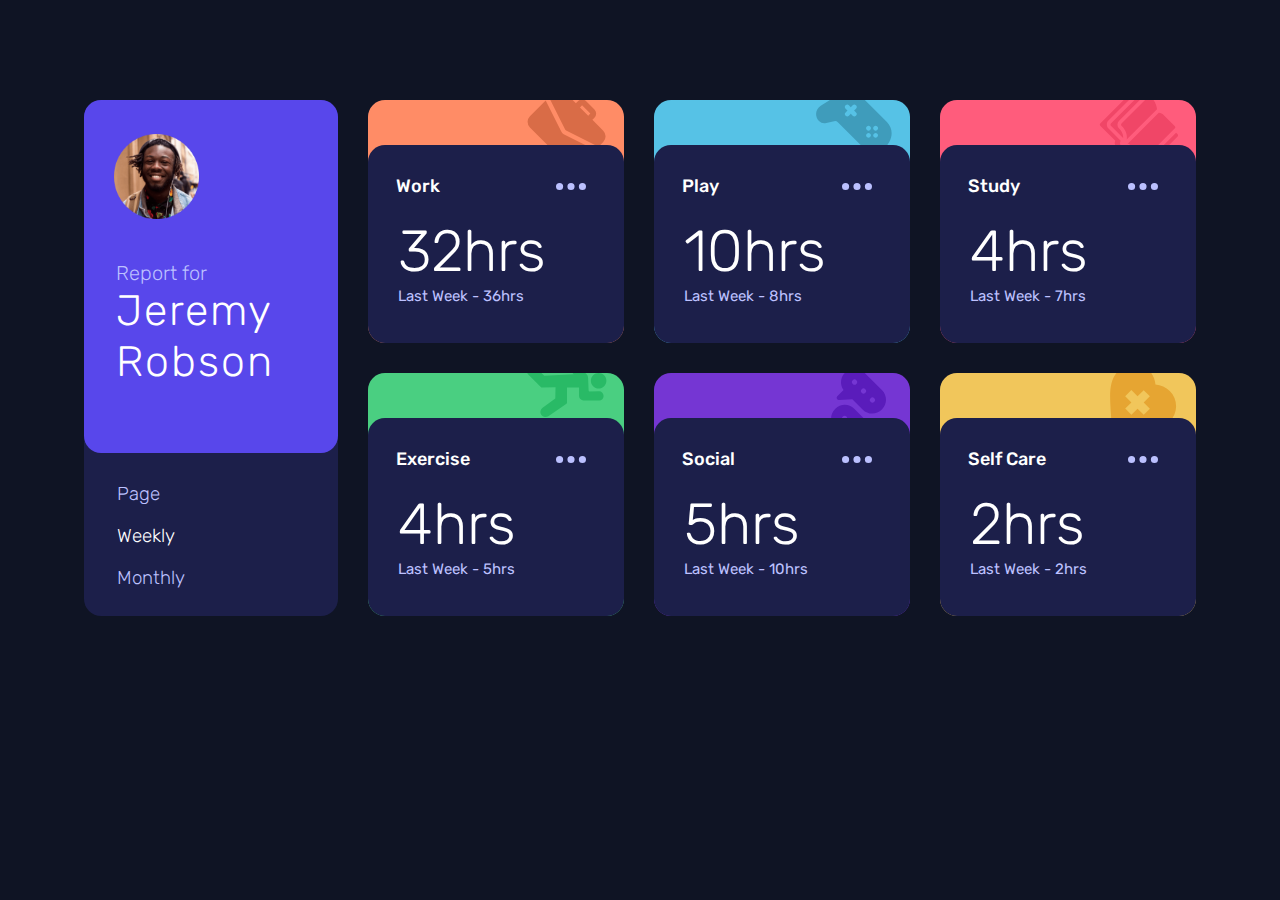
==== index.html @ a552bca4 "first commit" ====
<!DOCTYPE html>
<html lang="es">
<head>
  <meta charset="UTF-8">
  <meta name="viewport" content="width=device-width, initial-scale=1.0"> <!-- displays site properly based on user's device -->

  <link rel="icon" type="image/png" sizes="32x32" href="./images/favicon-32x32.png">
  <link rel="stylesheet" href="style.css">
  
  <title>Frontend Mentor | Time tracking dashboard</title>

</head>
<body>

  <div class="container">
    <div class="perfil">
      <div class="avatar">
        <img src="./images/image-jeremy.png" alt="">
        <h1>Report for</h1>
        <h2>Jeremy Robson</h2>
      </div>
      
      <div class="options">
        <h3 id="page" class="color-pale-blue"> Page</h3>
        <h3 id="weekly" class="color-white">Weekly</h3>
        <h3 id="monthly" class="color-pale-blue">Monthly</h3>
      </div>
    </div>

    <div class="work activity">
      <div class="activity-details details-work">
        <div class="detail-header">
          <h4 class="title">Work <span></span></h4>
        </div>
        <div class="dates">
          <div class="day1 hidden">
            <h5>5hrs <!-- daily --></h5>
            <span> Last Week - 7hrs </span> <!-- daily -->
          </div>
          <div class="week1">
            <h5>32hrs <!-- weekly --></h5>
            <span> Last Week - 36hrs</span> <!-- weekly -->
          </div>
          <div class="year1 hidden">
            <h5>103hrs <!-- monthly --></h5>
            <span>Last Week - 128hrs <!-- monthly --></span>
          </div>
        </div>
      </div>
    </div>
    <div class="play activity">
      <div class="activity-details">
        <div class="detail-header">
          <h4 class="title">Play <span></span></h4>
        </div>
        <div class="dates">
          <div class="day2 hidden">
            <h5>1hr <!-- daily --></h5>
            <span> Last Week - 2hrs <!-- daily --></span>
          </div>
          <div class="week2">
            <h5>10hrs <!-- weekly --></h5>
            <span> Last Week - 8hrs <!-- weekly --></span>
          </div>
          <div class="year2 hidden">
            <h5>23hrs <!-- monthly --></h5>
            <span> Last Week - 29hrs <!-- monthly --></span>
          </div>
        </div>
      </div>  
    </div>
    <div class="study activity">
      <div class="activity-details">
        <div class="detail-header">
          <h4 class="title">Study <span></span></h4>
        </div>
        <div class="dates">
          <div class="day3 hidden">
            <h5>0hrs <!-- daily --></h5>
            <span> Last Week - 1hr <!-- daily --></span>
          </div>
          <div class="week3">
            <h5>4hrs <!-- weekly --></h5>
            <span> Last Week - 7hrs <!-- weekly --></span>
          </div>
          <div class="year3 hidden">
            <h5>13hrs <!-- monthly --></h5>
            <span> Last Week - 19hrs <!-- monthly --></span>
          </div>
        </div>
      </div>
    </div>
    <div class="exercise activity">
      <div class="activity-details">
        <div class="detail-header">
          <h4 class="title">Exercise <span></span></h4>
        </div>
        <div class="dates">
          <div class="day4 hidden">
            <h5>1hr <!-- daily --></h5>
            <span> Last Week - 1hr <!-- daily --></span>
          </div>
          <div class="week4">
            <h5>4hrs <!-- weekly --></h5>
            <span> Last Week - 5hrs <!-- weekly --></span>
          </div>
          <div class="year4 hidden">
            <h5>11hrs <!-- monthly --></h5>
            <span> Last Week - 18hrs <!-- monthly --></span>
          </div>
        </div>      
      </div>
    </div>
    <div class="social activity">
      <div class="activity-details">
        <div class="detail-header">
          <h4 class="title">Social <span></span></h4>
        </div>
        <div class="dates">
          <div class="day5 hidden">
            <h5>1hr <!-- daily --></h5>
            <span> Last Week - 3hr <!-- daily --></span>
          </div>
          <div class="week5">
            <h5>5hrs <!-- weekly --></h5>
            <span> Last Week - 10hrs <!-- weekly --></span>
          </div>
          <div class="year5 hidden">
            <h5>21hrs <!-- monthly --></h5>
            <span> Last Week - 23hrs <!-- monthly --></span>
          </div>
        </div>
      </div>
    </div>
    <div class="self-care activity">
      <div class="activity-details">
        <div class="detail-header">
          <h4 class="title">Self Care <span></span></h4>
        </div>
        <div class="dates">
          <div class="day6 hidden">
            <h5>0hr <!-- daily --></h5>
            <span> Last Week - 1hr <!-- daily --></span>
          </div>
          <div class="week6">
            <h5>2hrs <!-- weekly --></h5>
            <span> Last Week - 2hrs <!-- weekly --></span>
          </div>
          <div class="year6 hidden">
            <h5>7hrs <!-- monthly --></h5>
            <span> Last Week - 11hrs <!-- monthly --></span>
          </div>
        </div>      
      </div>
    </div>
  </div>

  <script src="main.js"></script>
</body>
</html>
---- style.css ----
@import url('https://fonts.googleapis.com/css2?family=Rubik:wght@300;400;500&display=swap');


:root {
    /* ## Layout */
    /* - Mobile: 375px
    - Desktop: 1440px */

    /* ## Colors */
    /* ### Primary */
    --Blue: hsl(246, 80%, 60%);
    --Light-red-work: hsl(15, 100%, 70%);
    --Soft-blue-play: hsl(195, 74%, 62%);
    --Light-red-study: hsl(348, 100%, 68%);
    --Lime-green-exercise: hsl(145, 58%, 55%);
    --Violet-social: hsl(264, 64%, 52%);
    --Soft-orange-self-care: hsl(43, 84%, 65%);

    /* ### Neutral */
    --Very-dark-blue: hsl(226, 43%, 10%);
    --Dark-blue: hsl(235, 46%, 20%);
    --Desaturated-blue: hsl(235, 45%, 61%);
    --Very-desaturated-blue: hsl(236, 41%, 34%);
    --Pale-Blue: hsl(236, 100%, 87%);

    /*  ## Typography
    ### Body Copy */

    --Font-size: 18px;
    /* (card titles e.g. Work, Play) */

    /* ### Font */

    --Family-font: 'Rubik';
    --Weight-font-300: 300;
    --Weight-font-400: 400;
    --Weight-font-500: 500;
}

* {
    box-sizing: border-box;
    margin: 0;
    padding: 0;
}

body {
    max-width: 1400px;
    height: 768px;
    margin: auto;
    font-family: var(--Family-font), sans-serif;
    background-color: var(--Very-dark-blue);
}

.container {
    margin: 0 auto;
    margin-top: 100px;
    width: 1109px;
    height: 519px;
    display: grid;
    grid-template-columns: repeat(4, auto);
    gap: 30px;
    justify-content: center;
}

.perfil {
    width: 254px;
    height: 516px;
    background-color: var(--Dark-blue);
    grid-row: 1/4;
    border-radius: 17px;
}

.avatar {
    width: 100%;
    height: 353px;
    background-color: var(--Blue);
    border-radius: 17px;
}

img {
    width: 85px;
    height: 85px;
    margin-top: 34px;
    margin-left: 30px;

}

h1 {
    font-size: 15pt;
    font-weight: var(--Weight-font-300);
    margin-top: 38px;
    margin-left: 32px;
    color: var(--Pale-Blue);
}

h2 {
    font-size: 32pt;
    font-weight: var(--Weight-font-300);
    letter-spacing: 2px;
    margin-left: 32px;
    color: white;
}

.options {
    margin-left: 33px;
    margin-top: 30px;
}

.options h3 {
    width: max-content;
    font-weight: var(--Weight-font-300);
    margin-bottom: 20px;
    cursor: pointer;
}
.color-white{
    color:white;
}
.color-pale-blue{
    color: var(--Pale-Blue);
}
.color-pale-blue:hover{
    color: white;
}

.work,
.play,
.study,
.exercise,
.social,
.self-care {
    width: 256px;
    height: 243px;
    border-radius: 17px;
}
.hidden{
    display: none;
}

.activity {
    background-repeat: no-repeat;
    background-position-x: 90%;
    background-position-y: -10px;
    display: flex;
    align-items: flex-end;
}

.work {
    background-color: var(--Light-red-work);
    background-image: url('./images/icon-work.svg');
}

.play {
    background-color: var(--Soft-blue-play);
    background-image: url('./images/icon-play.svg');
}

.study {
    background-color: var(--Light-red-study);
    background-image: url('./images/icon-study.svg');
}

.exercise {
    background-color: var(--Lime-green-exercise);
    background-image: url('./images/icon-exercise.svg');
}

.social {
    background-color: var(--Violet-social);
    background-image: url('./images/icon-social.svg');
}

.self-care {
    background-color: var(--Soft-orange-self-care);
    background-image: url('./images/icon-self-care.svg');
}

.activity-details {
    width: 100%;
    height: 198px;
    border-radius: 17px;
    background-color: var(--Dark-blue);
}

.activity-details:hover {
    background-color: var(--Very-desaturated-blue);
    cursor: pointer;
}

h4 {
    display: block;
    position: relative;
    font-size: 18px;
    font-weight: var(--Weight-font-500);
    color: white;
    margin-top: 30px;
    margin-left: 28px;
}

.detail-header h4 img {
    position: absolute;
    left: 70px;
    top: -25px;
    width: 30px;
    height: 8px;
    margin-left: 100px;
}

.detail-header h4 span {
    background-image: url('./images/icon-ellipsis.svg');
    background-repeat: no-repeat;
    background-position-x: right;
    background-position-y: bottom;
    background-size: 30px;
    position: absolute;
    left: 50px;
    top: 5px;
    width: 40px;
    height: 10px;
    margin-left: 100px;
    z-index: 100;
}

.detail-header h4 span:hover {
    cursor: pointer;
    background-image: url('./images/icon-ellipsis-white.svg');
}

h5 {
    font-size: 58px;
    color: white;
    font-weight: var(--Weight-font-300);
    text-align: left;
    margin-top: 20px;
    margin-left: 30px;
}

.dates div span {
    color: var(--Pale-Blue);
    font-size: 15px;
    margin-left: 30px;
}
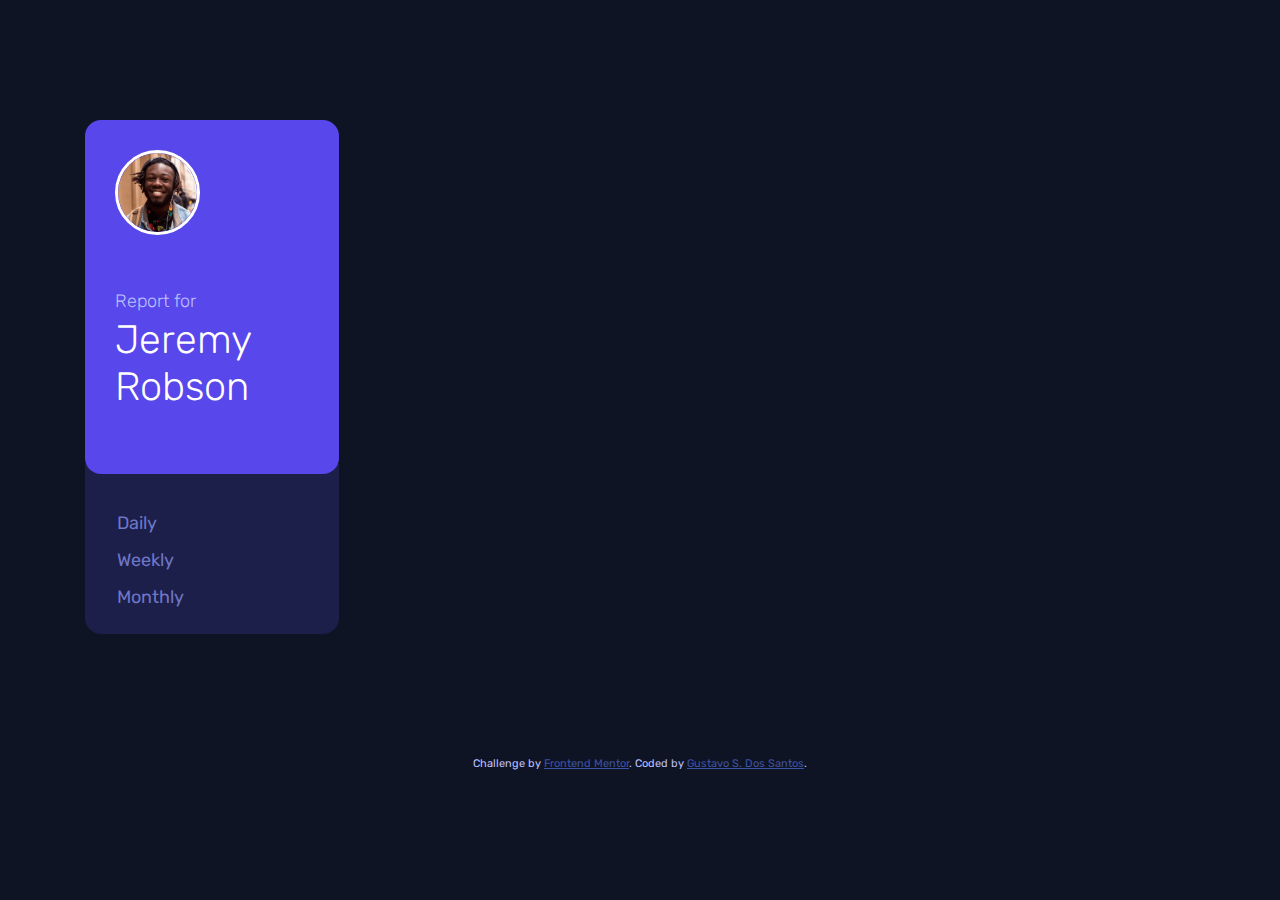
==== commit 931572ec: "challenge success" ====
--- a/index.html
+++ b/index.html
@@ -1,160 +1,52 @@
 <!DOCTYPE html>
 <html lang="es">
+
 <head>
   <meta charset="UTF-8">
-  <meta name="viewport" content="width=device-width, initial-scale=1.0"> <!-- displays site properly based on user's device -->
+  <meta name="viewport" content="width=device-width, initial-scale=1.0">
+  <!-- displays site properly based on user's device -->
 
   <link rel="icon" type="image/png" sizes="32x32" href="./images/favicon-32x32.png">
-  <link rel="stylesheet" href="style.css">
-  
+  <link rel="stylesheet" href="./css/styles.css">
+
   <title>Frontend Mentor | Time tracking dashboard</title>
 
 </head>
+
 <body>
 
-  <div class="container">
-    <div class="perfil">
-      <div class="avatar">
-        <img src="./images/image-jeremy.png" alt="">
-        <h1>Report for</h1>
-        <h2>Jeremy Robson</h2>
-      </div>
-      
-      <div class="options">
-        <h3 id="page" class="color-pale-blue"> Page</h3>
-        <h3 id="weekly" class="color-white">Weekly</h3>
-        <h3 id="monthly" class="color-pale-blue">Monthly</h3>
-      </div>
-    </div>
-
-    <div class="work activity">
-      <div class="activity-details details-work">
-        <div class="detail-header">
-          <h4 class="title">Work <span></span></h4>
-        </div>
-        <div class="dates">
-          <div class="day1 hidden">
-            <h5>5hrs <!-- daily --></h5>
-            <span> Last Week - 7hrs </span> <!-- daily -->
-          </div>
-          <div class="week1">
-            <h5>32hrs <!-- weekly --></h5>
-            <span> Last Week - 36hrs</span> <!-- weekly -->
-          </div>
-          <div class="year1 hidden">
-            <h5>103hrs <!-- monthly --></h5>
-            <span>Last Week - 128hrs <!-- monthly --></span>
+  <main class="main-container">
+    <section class="first-section">
+      <div class="main-card">
+        <div class="main-card__user">
+          <img class="main-card__image" src="./images/image-jeremy.png" alt="user image">
+          <div>
+            <p class="main-card__title">Report for</p>
+            <p class="main-card__name">Jeremy Robson</p>
           </div>
         </div>
-      </div>
-    </div>
-    <div class="play activity">
-      <div class="activity-details">
-        <div class="detail-header">
-          <h4 class="title">Play <span></span></h4>
-        </div>
-        <div class="dates">
-          <div class="day2 hidden">
-            <h5>1hr <!-- daily --></h5>
-            <span> Last Week - 2hrs <!-- daily --></span>
-          </div>
-          <div class="week2">
-            <h5>10hrs <!-- weekly --></h5>
-            <span> Last Week - 8hrs <!-- weekly --></span>
-          </div>
-          <div class="year2 hidden">
-            <h5>23hrs <!-- monthly --></h5>
-            <span> Last Week - 29hrs <!-- monthly --></span>
-          </div>
-        </div>
-      </div>  
-    </div>
-    <div class="study activity">
-      <div class="activity-details">
-        <div class="detail-header">
-          <h4 class="title">Study <span></span></h4>
-        </div>
-        <div class="dates">
-          <div class="day3 hidden">
-            <h5>0hrs <!-- daily --></h5>
-            <span> Last Week - 1hr <!-- daily --></span>
-          </div>
-          <div class="week3">
-            <h5>4hrs <!-- weekly --></h5>
-            <span> Last Week - 7hrs <!-- weekly --></span>
-          </div>
-          <div class="year3 hidden">
-            <h5>13hrs <!-- monthly --></h5>
-            <span> Last Week - 19hrs <!-- monthly --></span>
-          </div>
+
+        <div class="main-card__dates">
+          <p id="daily" class="main-card__frequency">Daily</p>
+          <p id="weekly" class="main-card__frequency">Weekly</p>
+          <p id="monthly" class="main-card__frequency">Monthly</p>
         </div>
       </div>
-    </div>
-    <div class="exercise activity">
-      <div class="activity-details">
-        <div class="detail-header">
-          <h4 class="title">Exercise <span></span></h4>
-        </div>
-        <div class="dates">
-          <div class="day4 hidden">
-            <h5>1hr <!-- daily --></h5>
-            <span> Last Week - 1hr <!-- daily --></span>
-          </div>
-          <div class="week4">
-            <h5>4hrs <!-- weekly --></h5>
-            <span> Last Week - 5hrs <!-- weekly --></span>
-          </div>
-          <div class="year4 hidden">
-            <h5>11hrs <!-- monthly --></h5>
-            <span> Last Week - 18hrs <!-- monthly --></span>
-          </div>
-        </div>      
-      </div>
-    </div>
-    <div class="social activity">
-      <div class="activity-details">
-        <div class="detail-header">
-          <h4 class="title">Social <span></span></h4>
-        </div>
-        <div class="dates">
-          <div class="day5 hidden">
-            <h5>1hr <!-- daily --></h5>
-            <span> Last Week - 3hr <!-- daily --></span>
-          </div>
-          <div class="week5">
-            <h5>5hrs <!-- weekly --></h5>
-            <span> Last Week - 10hrs <!-- weekly --></span>
-          </div>
-          <div class="year5 hidden">
-            <h5>21hrs <!-- monthly --></h5>
-            <span> Last Week - 23hrs <!-- monthly --></span>
-          </div>
-        </div>
-      </div>
-    </div>
-    <div class="self-care activity">
-      <div class="activity-details">
-        <div class="detail-header">
-          <h4 class="title">Self Care <span></span></h4>
-        </div>
-        <div class="dates">
-          <div class="day6 hidden">
-            <h5>0hr <!-- daily --></h5>
-            <span> Last Week - 1hr <!-- daily --></span>
-          </div>
-          <div class="week6">
-            <h5>2hrs <!-- weekly --></h5>
-            <span> Last Week - 2hrs <!-- weekly --></span>
-          </div>
-          <div class="year6 hidden">
-            <h5>7hrs <!-- monthly --></h5>
-            <span> Last Week - 11hrs <!-- monthly --></span>
-          </div>
-        </div>      
-      </div>
-    </div>
-  </div>
 
-  <script src="main.js"></script>
+    </section>
+
+    <section class="second-section">
+
+    </section>
+  </main>
+
+  <footer>
+    <p class="attribution">
+      Challenge by <a href="https://www.frontendmentor.io?ref=challenge" target="_blank">Frontend Mentor</a>.
+      Coded by <a href="#">Gustavo S. Dos Santos</a>.
+    </p>
+  </footer>
+  <script type="module" src="./js/main.js"></script>
 </body>
+
 </html>--- a/css/styles.css
+++ b/css/styles.css
@@ -0,0 +1,250 @@
+@import url('https://fonts.googleapis.com/css2?family=Rubik:wght@300;400;500&display=swap');
+
+:root {
+    /* ## Colors */
+    /* ### Primary */
+    --Blue: hsl(246, 80%, 60%);
+    --Light-red-work: hsl(15, 100%, 70%);
+    --Soft-blue-play: hsl(195, 74%, 62%);
+    --Light-red-study: hsl(348, 100%, 68%);
+    --Lime-green-exercise: hsl(145, 58%, 55%);
+    --Violet-social: hsl(264, 64%, 52%);
+    --Soft-orange-self-care: hsl(43, 84%, 65%);
+
+    /* ### Neutral */
+    --Very-dark-blue: hsl(226, 43%, 10%);
+    --Dark-blue: hsl(235, 46%, 20%);
+    --Desaturated-blue: hsl(235, 45%, 61%);
+    --Very-desaturated-blue: hsl(236, 41%, 34%);
+    --Pale-Blue: hsl(236, 100%, 87%);
+    --White: white;
+}
+
+* {
+    margin: 0;
+    padding: 0;
+    box-sizing: border-box;
+}
+
+body {
+    font-family: 'Rubik', sans-serif;
+    font-size: 18px;
+    background-color: var(--Very-dark-blue);
+    color: var(--Pale-Blue);
+}
+
+.main-container {
+    width: 328px;
+    margin: 77px auto;
+}
+
+.first-section {
+    position: relative;
+}
+
+.main-card__user {
+    background-color: var(--Blue);
+    display: flex;
+    padding: 30px;
+    border-radius: 16px;
+    position: absolute;
+    width: 100%;
+    z-index: 1;
+}
+
+.main-card__image {
+    margin-right: 15px;
+    width: 72px;
+    border: 3px solid var(--White);
+    border-radius: 100%;
+}
+
+.main-card__title {
+    font-size: .9em;
+    margin: 10px 0 4px;
+    font-weight: 300;
+}
+
+.main-card__name {
+    font-size: 1.2em;
+    font-weight: 300;
+    color: var(--White);
+}
+
+.main-card__dates {
+    background-color: var(--Dark-blue);
+    position: relative;
+    padding-top: 25px;
+    top: 105px;
+    display: flex;
+    justify-content: space-around;
+    align-items: center;
+    height: 100px;
+    font-size: 1em;
+    border-radius: 0 0 16px 16px;
+}
+
+.main-card__frequency {
+    color: var(--Desaturated-blue);
+}
+
+.main-card__frequency:hover {
+    cursor: pointer;
+    color: var(--Pale-Blue);
+}
+
+.main-card__frequency--active {
+    color: var(--Pale-Blue);
+}
+
+.second-section {
+    margin-top: 130px;
+}
+
+.card__background {
+    background-color: var(--Light-red-work);
+    height: 60px;
+    border-top-left-radius: 16px;
+    border-top-right-radius: 16px;
+    overflow: hidden;
+}
+
+.card__image {
+    margin-top: -10px;
+    padding-left: 235px;
+}
+
+.card__details {
+    background-color: var(--Dark-blue);
+    height: 122px;
+    display: flex;
+    flex-direction: column;
+    justify-content: space-between;
+    padding: 30px;
+    border-radius: 16px;
+    position: relative;
+    top: -25px;
+}
+
+.card__details:hover {
+    cursor: pointer;
+    background-color: var(--Desaturated-blue);
+}
+
+.card__activity,
+.card__times {
+    display: flex;
+    align-items: center;
+    justify-content: space-between;
+}
+
+.card__previous {
+    padding-top: 10px;
+}
+
+.card__title {
+    font-size: 1em;
+    font-weight: 500;
+    color: var(--White);
+}
+
+.card__hours {
+    padding-top: 8px;
+    font-size: 1.8em;
+    color: var(--White);
+    font-weight: 300;
+}
+
+.attribution {
+    margin-top: 40px;
+    font-size: 11px;
+    text-align: center;
+}
+
+.attribution a {
+    color: hsl(228, 45%, 44%);
+}
+
+/* Media queries for desktop */
+@media (min-width: 1200px) {
+    .main-container {
+        width: 1110px;
+        height: 517px;
+        display: flex;
+        margin: 120px auto;
+    }
+
+    .first-section {
+        width: 255px;
+    }
+
+    .main-card__user {
+        height: 354px;
+        flex-direction: column;
+    }
+
+    .main-card__image {
+        width: 85px;
+        margin-bottom: 45px;
+    }
+
+    .card__previous {
+        padding-top: 0;
+    }
+
+    .main-card__title {
+        font-size: 1em;
+    }
+
+    .main-card__name {
+        font-size: 2.2em;
+    }
+
+    .main-card__dates {
+        top: 344px;
+        height: 170px;
+        align-items: flex-start;
+        flex-direction: column;
+        padding: 40px 32px 18px;
+    }
+
+    .second-section {
+        width: 860px;
+        height: 517px;
+        margin: 0;
+        display: grid;
+        grid-template-columns: repeat(3, 1fr);
+        padding-left: 30px;
+        gap: 27px;
+    }
+
+    .card {
+        width: 255px;
+        height: 245px;
+    }
+
+    .card__background {
+        height: 55px;
+    }
+
+    .card__details {
+        top: -13px;
+        height: 200px;
+    }
+
+    .card__image {
+        padding-left: 150px;
+    }
+
+    .card__details {
+        height: 200px;
+    }
+
+    .card__times {
+        height: 300px;
+        display: flex;
+        flex-direction: column;
+        align-items: flex-start;
+        justify-content: space-around;
+    }
+}